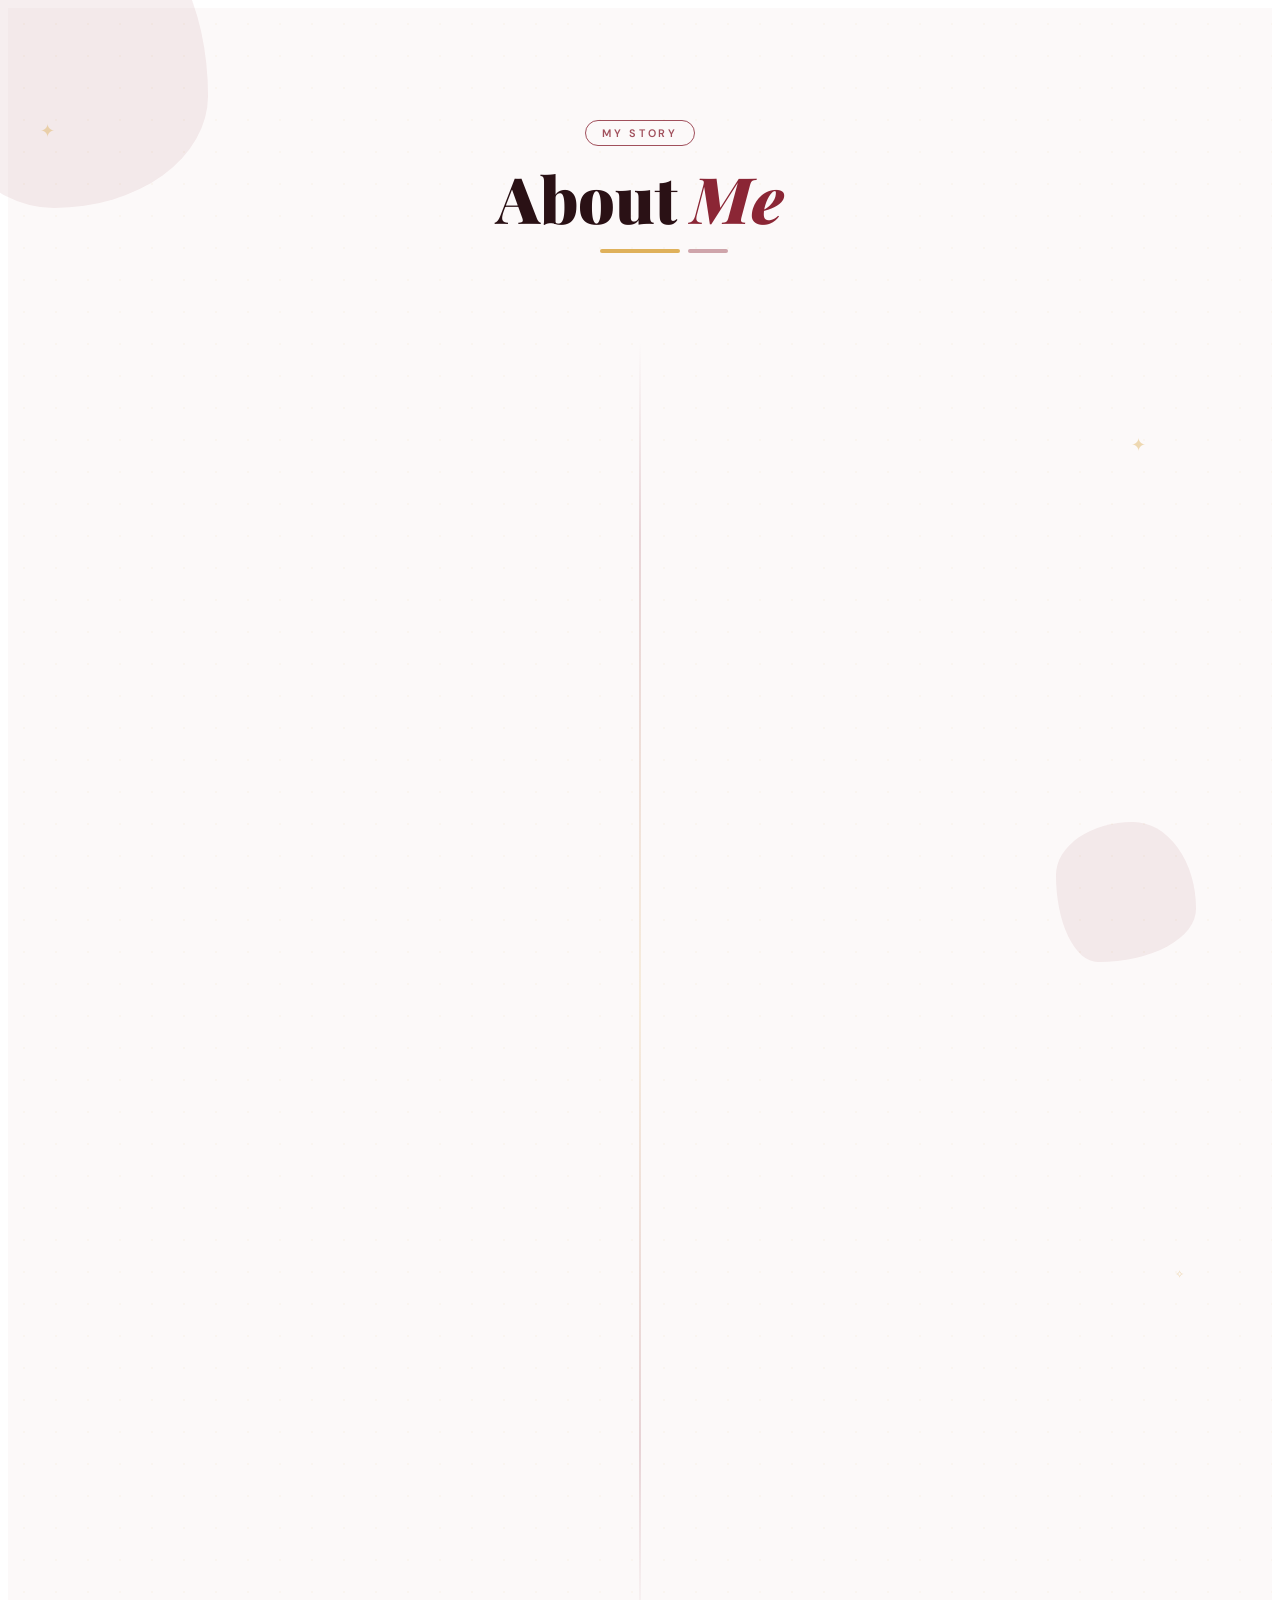
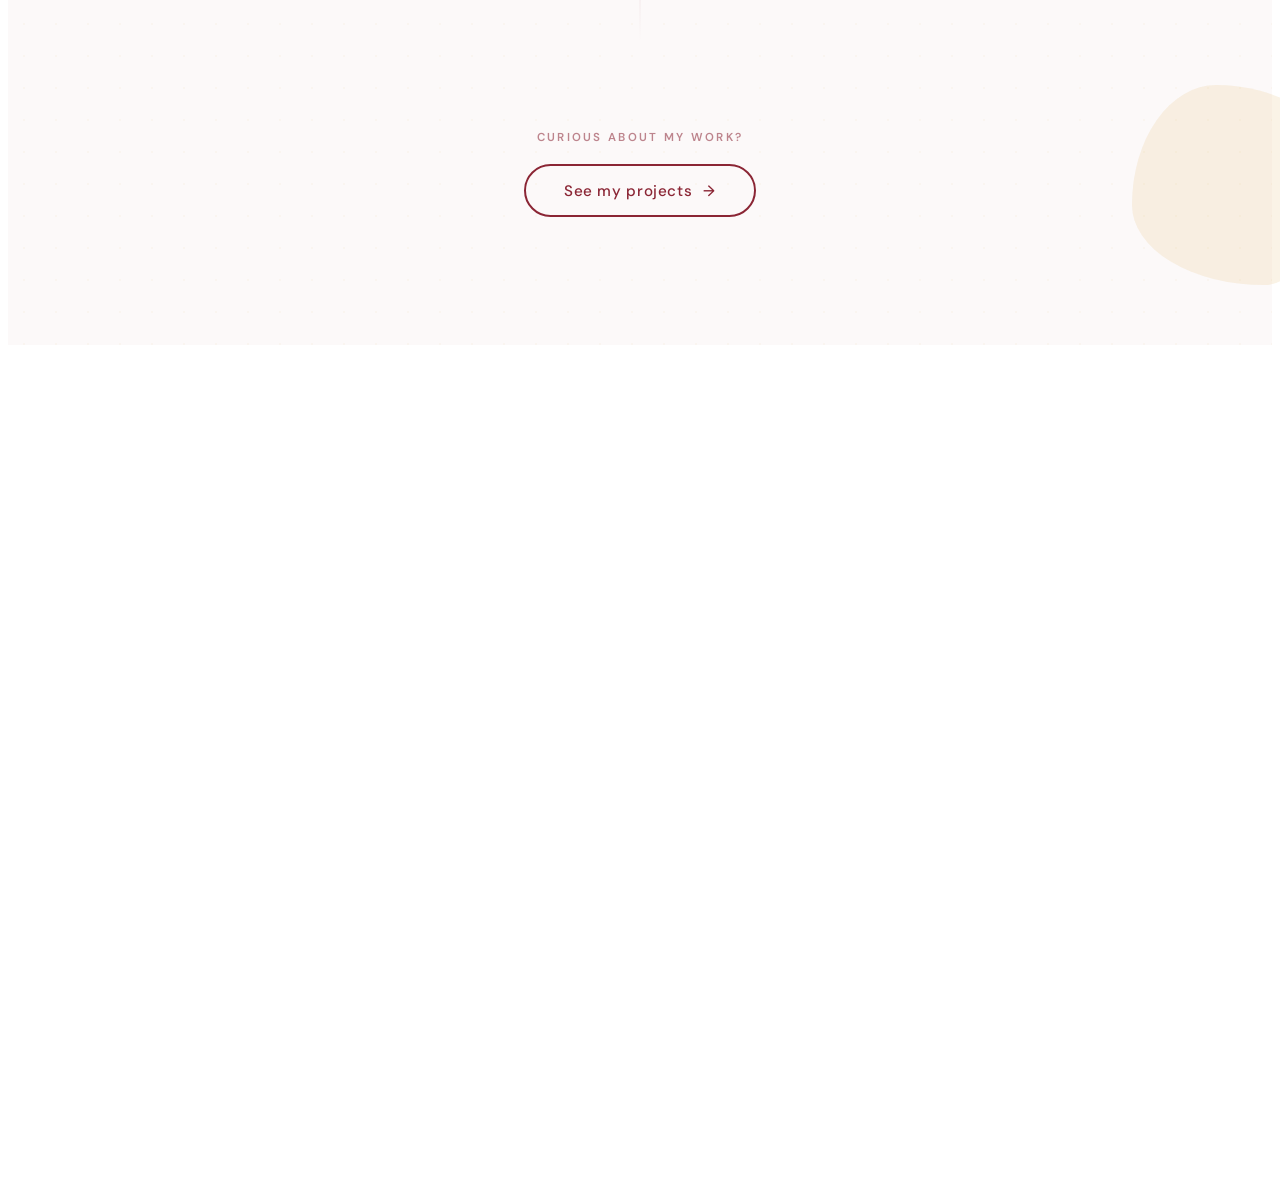
==== about.html @ cc5d1c31 "Convert React components to static HTML5" ====
<!DOCTYPE html>
<html lang="en">
<head>
    <!-- Globals -->
    <link rel="stylesheet" href="index.css">
    <link rel="stylesheet" href="App.css">
    <!-- Page Specific -->
    <link rel="stylesheet" href="CSS/AboutMe.css">
    <link rel="stylesheet" href="CSS/Experience.css">
    <link rel="stylesheet" href="CSS/Footer.css">
</head>
<body>

<!-- ===================== ABOUT ME SECTION ===================== -->
<section class="aboutme-section" aria-labelledby="aboutme-title">

    <!-- Decorative blobs -->
    <div class="am-decor am-decor--blob1" aria-hidden="true"></div>
    <div class="am-decor am-decor--blob2" aria-hidden="true"></div>
    <div class="am-decor am-decor--blob3" aria-hidden="true"></div>

    <!-- Static sparkles (was generated dynamically from sparkles array) -->
    <span class="am-sparkle" aria-hidden="true">✦</span>
    <span class="am-sparkle" aria-hidden="true">✧</span>
    <span class="am-sparkle" aria-hidden="true">✦</span>

    <header class="aboutme-header">
        <span class="aboutme-eyebrow">My Story</span>
        <h2 id="aboutme-title" class="aboutme-title">
            About <em>Me</em>
            <span class="aboutme-title-underline" aria-hidden="true"></span>
        </h2>
    </header>

    <div class="aboutme-timeline">

        <!-- Present Block -->
        <div class="story-block story-block--left" data-label="Present">
            <div class="story-visual">
                <div class="blob-frame blob-frame--present" tabindex="0" aria-label="Greece's photo">
                    <div class="blob-frame__inner">
                        <img
                            src="assets/GreecePic_3.jpg"
                            alt="Greece Ancog"
                            style="width: 100%; height: 100%; object-fit: cover; border-radius: 50%;"
                        />
                    </div>
                </div>
                <div class="chips-row" role="list" aria-label="Mindset and strengths">
                    <span class="chip" role="listitem">Problem Solver</span>
                    <span class="chip" role="listitem">Team Player</span>
                    <span class="chip" role="listitem">Fast Learner</span>
                    <span class="chip" role="listitem">Detail-Oriented</span>
                    <span class="chip" role="listitem">Creative Thinker</span>
                </div>
            </div>
            <div class="story-text">
                <div class="story-era">
                    <span class="story-era__dot" aria-hidden="true"></span>
                    <span class="story-era__label">Present</span>
                </div>
                <h3 class="story-heading">Hi, I'm <em>Greece Ancog.</em></h3>
                <p class="story-body">
                    I'm a Third-Year Computer Science student at <strong>Ateneo de Davao University,</strong> balancing academics with active student leadership. As the Syntax Head for CSSEC and a Backend developer for SAMAHAN SysDev, my daily routine involves architecting robust APIs and
                    fostering technical growth within my university community.
                </p>
                <ul class="story-list">
                    <li>Building enterprise-grade systems with NestJS, Prisma, and Laravel.</li>
                    <li>Exploring the intersection of AI and thoughtful design.</li>
                    <li>Always curious, always learning, and always building.</li>
                </ul>
            </div>
        </div>

        <!-- Past Block -->
        <div class="story-block story-block--right" data-label="Origin">
            <div class="story-visual">
                <div class="blob-frame blob-frame--past" tabindex="0">
                    <div class="blob-frame__inner">
                        <img
                            src="assets/GreecePic_4.png"
                            alt="Greece Ancog"
                            style="width: 100%; height: 100%; object-fit: cover; border-radius: 50%;"
                        />
                    </div>
                </div>
            </div>
            <div class="story-text">
                <div class="story-era">
                    <span class="story-era__dot" aria-hidden="true"></span>
                    <span class="story-era__label">How it started</span>
                </div>
                <h3 class="story-heading">The <em>spark</em> that started it all</h3>
                <blockquote class="story-quote">
                    "I walked into college without writing a single line of code, but the moment I started building, I knew exactly that I was in the right Path."
                </blockquote>
                <p class="story-body">
                    Starting with zero programming experience, I built my foundation piece by piece. I fell in love with the entire process—from encouters with errors to architecting complex systems from the ground up. Designing logic was a long process.
                </p>
            </div>
        </div>

        <!-- Future Block -->
        <div class="story-block story-block--left" data-label="Vision">
            <div class="story-visual">
                <div class="blob-frame blob-frame--future" tabindex="0">
                    <div class="blob-frame__sparkles" aria-hidden="true">
                        <span>✦</span><span>✧</span><span>✦</span>
                    </div>
                    <div class="blob-frame__inner">
                        <img
                            src="assets/GreecePic_5.png"
                            alt="Greece Ancog"
                            style="width: 100%; height: 100%; object-fit: cover; border-radius: 50%;"
                        />
                    </div>
                </div>
            </div>
            <div class="story-text">
                <div class="story-era">
                    <span class="story-era__dot" aria-hidden="true"></span>
                    <span class="story-era__label">Looking forward</span>
                </div>
                <h3 class="story-heading">Building things that <em>matter</em></h3>
                <p class="story-body">
                    I want to build systems that balance robust backend architecture with human-centered design. Moving forward, I am driven to tackle localized, real-world problems, creating technology that makes everyday processes simpler, more efficient, and genuinely meaningful.
                </p>
                <ul class="story-list">
                    <li>Gain real-world experience through an internship and projects where I can contribute and continue learning.</li>
                    <li>Deepen my expertise in full-stack development and applied AI for local challenges, like computer vision in agriculture.</li>
                    <li>Build open-source and community projects that are not just finished, but actively used to solve real problems.</li>
                </ul>
            </div>
        </div>

    </div><!-- /.aboutme-timeline -->

    <div class="aboutme-cta">
        <span class="aboutme-cta-label">Curious about my work?</span>
        <button
            class="aboutme-btn"
            aria-label="See my projects"
            onclick="const el = document.getElementById('ProjectsSection'); if (el) el.scrollIntoView({ behavior: 'smooth' });"
        >
            See my projects
            <span class="aboutme-btn__arrow" aria-hidden="true">→</span>
        </button>
    </div>

</section><!-- /.aboutme-section -->


<!-- ===================== EXPERIENCE SECTION ===================== -->
<section class="exp-section" id="ExperienceSection">

    <!-- Scalloped top border -->
    <div class="exp-scallop exp-scallop--top" aria-hidden="true">
        <svg viewBox="0 0 1440 60" preserveAspectRatio="none" xmlns="http://www.w3.org/2000/svg">
            <path
                d="M0,60 C40,20 80,60 120,60 C160,60 200,20 240,60 C280,60 320,20 360,60 C400,60 440,20 480,60 C520,60 560,20 600,60 C640,60 680,20 720,60 C760,60 800,20 840,60 C880,60 920,20 960,60 C1000,60 1040,20 1080,60 C1120,60 1160,20 1200,60 C1240,60 1280,20 1320,60 C1360,60 1400,20 1440,60 L1440,0 L0,0 Z"
                fill="#FCF9F9"
            />
        </svg>
    </div>

    <div class="exp-inner">

        <!-- Section header -->
        <div class="exp-header">
            <span class="exp-header__eyebrow">What I've Done</span>
            <h2 class="exp-header__title">
                Experience<span class="exp-header__dot">.</span>
            </h2>
            <p class="exp-header__sub">Roles, responsibilities, and the tools behind the work.</p>
        </div>

        <!-- Cards grid (static — was generated from experiences array via useExperience hook) -->
        <div class="exp-grid">

            <article class="exp-card exp-card--purple slide-up" style="--delay: 0s;">
                <div class="exp-card__badge" aria-label="Entry number 1">
                    <div class="exp-badge__diamond">
                        <span class="exp-badge__num">1</span>
                    </div>
                </div>
                <div class="exp-card__tab">
                    <span class="exp-card__type">Part-Time</span>
                </div>
                <div class="exp-card__body">
                    <h3 class="exp-card__role">Back-End Developer</h3>
                    <p class="exp-card__company">SAMAHAN Systems Development (SYSDEV)</p>
                    <p class="exp-card__dates">Aug 2024 — Present</p>
                    <ul class="exp-card__bullets">
                        <li class="exp-bullet">
                            <span class="exp-bullet__label">Role</span>
                            <span class="exp-bullet__text">Architect and maintain NestJS APIs powering SAMAHAN's student services platform.</span>
                        </li>
                        <li class="exp-bullet">
                            <span class="exp-bullet__label">Impact</span>
                            <span class="exp-bullet__text">Improved API response time by 40% through query optimization and caching strategies.</span>
                        </li>
                        <li class="exp-bullet exp-bullet--tools">
                            <span class="exp-bullet__label">Tools</span>
                            <span class="exp-bullet__text">NestJS · Prisma · PostgreSQL · Docker · GitHub Actions</span>
                        </li>
                    </ul>
                </div>
            </article>

            <article class="exp-card exp-card--blue slide-up" style="--delay: 0.15s;">
                <div class="exp-card__badge" aria-label="Entry number 2">
                    <div class="exp-badge__diamond">
                        <span class="exp-badge__num">2</span>
                    </div>
                </div>
                <div class="exp-card__tab">
                    <span class="exp-card__type">Leadership</span>
                </div>
                <div class="exp-card__body">
                    <h3 class="exp-card__role">Syntax Head</h3>
                    <p class="exp-card__company">CSSEC — Computer Science Society</p>
                    <p class="exp-card__dates">Jun 2024 — Present</p>
                    <ul class="exp-card__bullets">
                        <li class="exp-bullet">
                            <span class="exp-bullet__label">Role</span>
                            <span class="exp-bullet__text">Lead technical workshops and mentoring sessions for junior CS students.</span>
                        </li>
                        <li class="exp-bullet">
                            <span class="exp-bullet__label">Impact</span>
                            <span class="exp-bullet__text">Organized 8+ coding events growing department technical community engagement.</span>
                        </li>
                        <li class="exp-bullet exp-bullet--tools">
                            <span class="exp-bullet__label">Tools</span>
                            <span class="exp-bullet__text">Node.js · React · Figma · Notion</span>
                        </li>
                    </ul>
                </div>
            </article>

            <article class="exp-card exp-card--green slide-up" style="--delay: 0.3s;">
                <div class="exp-card__badge" aria-label="Entry number 3">
                    <div class="exp-badge__diamond">
                        <span class="exp-badge__num">3</span>
                    </div>
                </div>
                <div class="exp-card__tab">
                    <span class="exp-card__type">Freelance</span>
                </div>
                <div class="exp-card__body">
                    <h3 class="exp-card__role">Full-Stack Developer</h3>
                    <p class="exp-card__company">Independent Projects</p>
                    <p class="exp-card__dates">2023 — Present</p>
                    <ul class="exp-card__bullets">
                        <li class="exp-bullet">
                            <span class="exp-bullet__label">Role</span>
                            <span class="exp-bullet__text">Design and build end-to-end web applications for clients and personal projects.</span>
                        </li>
                        <li class="exp-bullet">
                            <span class="exp-bullet__label">Impact</span>
                            <span class="exp-bullet__text">Delivered 15+ projects spanning e-commerce, dashboards, and automation tools.</span>
                        </li>
                        <li class="exp-bullet exp-bullet--tools">
                            <span class="exp-bullet__label">Tools</span>
                            <span class="exp-bullet__text">Laravel · Next.js · MySQL · Tailwind CSS · Vercel</span>
                        </li>
                    </ul>
                </div>
            </article>

        </div><!-- /.exp-grid -->

    </div><!-- /.exp-inner -->

    <!-- Scalloped bottom border -->
    <div class="exp-scallop exp-scallop--bottom" aria-hidden="true">
        <svg viewBox="0 0 1440 60" preserveAspectRatio="none" xmlns="http://www.w3.org/2000/svg">
            <path
                d="M0,0 C40,40 80,0 120,0 C160,0 200,40 240,0 C280,0 320,40 360,0 C400,0 440,40 480,0 C520,0 560,40 600,0 C640,0 680,40 720,0 C760,0 800,40 840,0 C880,0 920,40 960,0 C1000,0 1040,40 1080,0 C1120,0 1160,40 1200,0 C1240,0 1280,40 1320,0 C1360,0 1400,40 1440,0 L1440,60 L0,60 Z"
                fill="#FCF9F9"
            />
        </svg>
    </div>

</section><!-- /.exp-section -->

</body>
</html>
---- CSS/AboutMe.css ----
@import url('https://fonts.googleapis.com/css2?family=Playfair+Display:ital,wght@0,700;0,900;1,700&family=Lora:ital,wght@0,400;0,600;1,400&family=DM+Sans:wght@300;400;500;600&display=swap');

/* ── CSS Variables ─────────────────────────────────── */
:root {
    --color-bg: #FCF9F9;
    --color-surface: #F2EBEB;
    --color-primary: #8B2635;
    --color-text: #2A1115;
    --color-accent: #DFB15B;

    --color-primary-faint: rgba(139, 38, 53, 0.08);
    --color-accent-faint: rgba(223, 177, 91, 0.15);
    --shadow-card: 0 8px 32px rgba(42, 17, 21, 0.08), 0 2px 8px rgba(42, 17, 21, 0.04);
    --shadow-card-hover: 0 24px 60px rgba(42, 17, 21, 0.14), 0 4px 16px rgba(42, 17, 21, 0.06);
}

/* ── Section Shell ─────────────────────────────────── */
.aboutme-section {
    background-color: var(--color-bg);
    padding: 7rem 2rem 8rem;
    position: relative;
    overflow: visible;
    font-family: 'DM Sans', sans-serif;
}

.aboutme-section::before {
    content: '';
    position: absolute;
    inset: 0;
    background-image: radial-gradient(circle, var(--color-accent) 1px, transparent 1px);
    background-size: 32px 32px;
    opacity: 0.06;
    pointer-events: none;
}

.am-decor {
    position: absolute;
    pointer-events: none;
    z-index: 0;
}

.am-decor--blob1 {
    width: 280px;
    height: 280px;
    top: -80px;
    left: -80px;
    background: var(--color-primary-faint);
    border-radius: 68% 32% 55% 45% / 44% 60% 40% 56%;
    animation: ambientDrift 14s ease-in-out infinite alternate;
}

.am-decor--blob2 {
    width: 200px;
    height: 200px;
    bottom: 60px;
    right: -60px;
    background: var(--color-accent-faint);
    border-radius: 42% 58% 34% 66% / 60% 38% 62% 40%;
    animation: ambientDrift 18s ease-in-out infinite alternate-reverse;
}

.am-decor--blob3 {
    width: 140px;
    height: 140px;
    top: 42%;
    right: 6%;
    background: var(--color-primary-faint);
    border-radius: 55% 45% 70% 30% / 38% 62% 38% 62%;
    animation: ambientDrift 22s ease-in-out infinite alternate;
}

@keyframes ambientDrift {
    0% {
        transform: translate(0, 0) rotate(0deg) scale(1);
    }

    100% {
        transform: translate(12px, 18px) rotate(10deg) scale(1.06);
    }
}

.am-sparkle {
    position: absolute;
    pointer-events: none;
    font-size: 1.1rem;
    color: var(--color-accent);
    opacity: 0.45;
    animation: sparklePulse 3s ease-in-out infinite;
    z-index: 0;
}

.am-sparkle:nth-child(1) {
    top: 18%;
    left: 8%;
    animation-delay: 0s;
}

.am-sparkle:nth-child(2) {
    top: 52%;
    left: 4%;
    animation-delay: 1.2s;
    font-size: 0.7rem;
}

.am-sparkle:nth-child(3) {
    top: 78%;
    left: 12%;
    animation-delay: 0.6s;
    font-size: 0.9rem;
}

.am-sparkle:nth-child(4) {
    top: 22%;
    right: 10%;
    animation-delay: 1.8s;
}

.am-sparkle:nth-child(5) {
    top: 65%;
    right: 7%;
    animation-delay: 0.9s;
    font-size: 0.7rem;
}

@keyframes sparklePulse {

    0%,
    100% {
        opacity: 0.3;
        transform: scale(1) rotate(0deg);
    }

    50% {
        opacity: 0.7;
        transform: scale(1.3) rotate(15deg);
    }
}

/* ── Section Header ────────────────────────────────── */
.aboutme-header {
    text-align: center;
    margin-bottom: 5.5rem;
    position: relative;
    z-index: 1;
}

.aboutme-eyebrow {
    display: inline-block;
    font-size: 0.68rem;
    font-weight: 600;
    letter-spacing: 0.25em;
    text-transform: uppercase;
    color: var(--color-primary);
    margin-bottom: 1rem;
    padding: 0.3rem 1rem;
    border: 1.5px solid var(--color-primary);
    border-radius: 999px;
    opacity: 0.8;
}

.aboutme-title {
    font-family: 'Playfair Display', serif;
    font-size: clamp(2.4rem, 5.5vw, 4rem);
    font-weight: 900;
    color: var(--color-text);
    line-height: 1.12;
    margin: 0 0 1rem;
}

.aboutme-title em {
    font-style: italic;
    color: var(--color-primary);
}

.aboutme-title-underline {
    display: block;
    width: 80px;
    height: 4px;
    background: var(--color-accent);
    border-radius: 999px;
    margin: 1rem auto 0;
    position: relative;
}

.aboutme-title-underline::after {
    content: '';
    position: absolute;
    left: 88px;
    top: 0;
    width: 40px;
    height: 4px;
    background: var(--color-primary);
    border-radius: 999px;
    opacity: 0.4;
}

/* ── Timeline Container ────────────────────────────── */
.aboutme-timeline {
    max-width: 980px;
    margin: 0 auto;
    position: relative;
    z-index: 1;
    display: flex;
    flex-direction: column;
    gap: 5rem;
}

.aboutme-timeline::before {
    content: '';
    position: absolute;
    left: 50%;
    top: 0;
    bottom: 0;
    width: 2px;
    transform: translateX(-50%);
    background: linear-gradient(to bottom,
            transparent,
            var(--color-primary) 15%,
            var(--color-accent) 50%,
            var(--color-primary) 85%,
            transparent);
    opacity: 0.18;
}

/* ── Story Block ───────────────────────────────────── */
.story-block {
    display: grid;
    grid-template-columns: 1fr 1fr;
    gap: 3rem;
    align-items: center;
    position: relative;
}

.story-block::before {
    content: attr(data-label);
    position: absolute;
    left: 50%;
    top: 50%;
    transform: translate(-50%, -50%);
    background: var(--color-bg);
    border: 2px solid var(--color-primary);
    color: var(--color-primary);
    font-size: 0.6rem;
    font-weight: 600;
    letter-spacing: 0.12em;
    text-transform: uppercase;
    padding: 0.3rem 0.75rem;
    border-radius: 999px;
    white-space: nowrap;
    z-index: 2;
}

.story-block--right .story-visual {
    order: 2;
}

.story-block--right .story-text {
    order: 1;
}

/* ── Scroll Reveal ─────────────────────────────────── */
.story-block {
    opacity: 0;
    transform: translateY(40px);
    transition: opacity 0.8s ease, transform 0.8s cubic-bezier(0.34, 1.3, 0.64, 1);
}

.story-block.is-visible {
    opacity: 1;
    transform: translateY(0);
}

/* ── Visual Side ───────────────────────────────────── */
.story-visual {
    display: flex;
    flex-direction: column;
    align-items: center;
    gap: 1.2rem;
}

.blob-frame {
    width: 240px;
    height: 240px;
    position: relative;
    transition:
        transform 0.45s cubic-bezier(0.34, 1.56, 0.64, 1),
        border-radius 0.6s ease,
        box-shadow 0.45s ease;
    cursor: default;
}

.blob-frame--present {
    border-radius: 55% 45% 38% 62% / 48% 62% 38% 52%;
    background: var(--color-surface);
    box-shadow: var(--shadow-card);
}

.blob-frame--past {
    border-radius: 40% 60% 65% 35% / 58% 42% 58% 42%;
    background: var(--color-surface);
    box-shadow: var(--shadow-card);
    width: 210px;
    height: 210px;
}

.blob-frame--future {
    border-radius: 62% 38% 48% 52% / 36% 64% 36% 64%;
    background: linear-gradient(135deg, var(--color-surface) 60%, #f9eed8 100%);
    box-shadow: var(--shadow-card);
}

.blob-frame:hover {
    transform: translateY(-14px) scale(1.04);
    box-shadow: var(--shadow-card-hover);
}

.blob-frame--present:hover {
    border-radius: 48% 52% 62% 38% / 60% 44% 56% 40%;
}

.blob-frame--past:hover {
    border-radius: 60% 40% 42% 58% / 44% 60% 40% 60%;
}

.blob-frame--future:hover {
    border-radius: 38% 62% 58% 42% / 58% 36% 64% 42%;
}

.blob-frame::after {
    content: '';
    position: absolute;
    inset: -4px;
    border-radius: inherit;
    border: 2px solid var(--color-primary);
    opacity: 0;
    transition: opacity 0.4s ease, border-radius 0.6s ease;
    pointer-events: none;
}

.blob-frame:hover::after {
    opacity: 0.3;
}

.blob-frame__inner {
    position: absolute;
    inset: 16px;
    border-radius: inherit;
    display: flex;
    flex-direction: column;
    align-items: center;
    justify-content: center;
    gap: 0.5rem;
    color: var(--color-primary);
    opacity: 1;
    font-size: 0.75rem;
    font-weight: 500;
    letter-spacing: 0.08em;
    text-align: center;
}

.blob-frame__inner svg {
    width: 40px;
    height: 40px;
    stroke: var(--color-primary);
    stroke-width: 1.5;
    fill: none;
    stroke-linecap: round;
    stroke-linejoin: round;
    opacity: 0.5;
}

.blob-frame--present::before {
    content: '';
    position: absolute;
    inset: -10px;
    border-radius: inherit;
    border: 1.5px dashed var(--color-accent);
    opacity: 0.3;
    animation: ringRotate 18s linear infinite;
    pointer-events: none;
}

@keyframes ringRotate {
    from {
        transform: rotate(0deg);
    }

    to {
        transform: rotate(360deg);
    }
}

.blob-frame--future .blob-frame__sparkles {
    position: absolute;
    inset: 0;
    pointer-events: none;
}

.blob-frame--future .blob-frame__sparkles span {
    position: absolute;
    font-size: 1rem;
    color: var(--color-accent);
    opacity: 0.5;
    animation: sparklePulse 2.5s ease-in-out infinite;
}

.blob-frame--future .blob-frame__sparkles span:nth-child(1) {
    top: 12%;
    left: 10%;
    animation-delay: 0s;
}

.blob-frame--future .blob-frame__sparkles span:nth-child(2) {
    top: 70%;
    right: 12%;
    animation-delay: 0.9s;
    font-size: 0.7rem;
}

.blob-frame--future .blob-frame__sparkles span:nth-child(3) {
    bottom: 18%;
    left: 18%;
    animation-delay: 1.6s;
    font-size: 0.8rem;
}

/* ── Mindset Chips ─────────────────────────────────── */
.chips-row {
    display: flex;
    flex-wrap: wrap;
    gap: 0.5rem;
    justify-content: center;
    max-width: 300px;
}

.chip {
    font-family: 'DM Sans', sans-serif;
    font-size: 0.72rem;
    font-weight: 500;
    color: var(--color-primary);
    background: var(--color-surface);
    border: 1.5px solid rgba(139, 38, 53, 0.2);
    padding: 0.3rem 0.85rem;
    border-radius: 999px;
    cursor: default;
    transition: background 0.25s ease, border-color 0.25s ease, transform 0.25s ease;
    white-space: nowrap;
}

.chip:hover {
    background: var(--color-primary);
    color: var(--color-bg);
    border-color: var(--color-primary);
    transform: translateY(-2px);
}

/* ── Text Side ─────────────────────────────────────── */
.story-text {
    display: flex;
    flex-direction: column;
    gap: 1rem;
    padding: 0 1rem;
}

.story-era {
    display: flex;
    align-items: center;
    gap: 0.6rem;
}

.story-era__dot {
    width: 10px;
    height: 10px;
    border-radius: 50%;
    background: var(--color-accent);
    flex-shrink: 0;
    box-shadow: 0 0 0 4px rgba(223, 177, 91, 0.2);
}

.story-era__label {
    font-size: 0.7rem;
    font-weight: 600;
    letter-spacing: 0.18em;
    text-transform: uppercase;
    color: var(--color-accent);
}

.story-heading {
    font-family: 'Playfair Display', serif;
    font-size: clamp(1.4rem, 2.5vw, 1.9rem);
    font-weight: 700;
    color: var(--color-text);
    line-height: 1.25;
    margin: 0;
}

.story-heading em {
    font-style: italic;
    color: var(--color-primary);
}

.story-body {
    font-family: 'Lora', serif;
    font-size: 0.97rem;
    font-weight: 400;
    color: var(--color-text);
    line-height: 1.85;
    opacity: 0.8;
    margin: 0;
}

.story-list {
    list-style: none;
    margin: 0;
    padding: 0;
    display: flex;
    flex-direction: column;
    gap: 0.5rem;
}

.story-list li {
    display: flex;
    align-items: flex-start;
    gap: 0.6rem;
    font-family: 'Lora', serif;
    font-size: 0.92rem;
    color: var(--color-text);
    opacity: 0.78;
    line-height: 1.6;
}

.story-list li::before {
    content: '✦';
    color: var(--color-accent);
    font-size: 0.7rem;
    margin-top: 4px;
    flex-shrink: 0;
}

.story-quote {
    border-left: 3px solid var(--color-accent);
    padding-left: 1rem;
    font-family: 'Playfair Display', serif;
    font-style: italic;
    font-size: 1rem;
    color: var(--color-primary);
    opacity: 0.85;
    line-height: 1.7;
    margin: 0;
}

/* ── Footer CTA ────────────────────────────────────── */
.aboutme-cta {
    text-align: center;
    margin-top: 5.5rem;
    position: relative;
    z-index: 1;
}

.aboutme-cta-label {
    display: block;
    font-size: 0.72rem;
    font-weight: 600;
    letter-spacing: 0.2em;
    text-transform: uppercase;
    color: var(--color-primary);
    opacity: 0.55;
    margin-bottom: 1.2rem;
}

.aboutme-btn {
    display: inline-flex;
    align-items: center;
    gap: 0.7rem;
    padding: 0.9rem 2.4rem;
    font-family: 'DM Sans', sans-serif;
    font-size: 0.95rem;
    font-weight: 500;
    letter-spacing: 0.04em;
    color: var(--color-primary);
    background: transparent;
    border: 2px solid var(--color-primary);
    border-radius: 999px;
    cursor: pointer;
    text-decoration: none;
    transition: background 0.3s ease, color 0.3s ease, transform 0.25s ease, box-shadow 0.3s ease;
}

.aboutme-btn:hover {
    background: var(--color-primary);
    color: var(--color-bg);
}

.blob-frame {
    width: 300px;
    height: 300px;
    transform: translateY(-3px);
    box-shadow: 0 10px 28px rgba(139, 38, 53, 0.25);
}

.aboutme-btn__arrow {
    display: inline-block;
    transition: transform 0.3s cubic-bezier(0.34, 1.56, 0.64, 1);
}

.aboutme-btn:hover .aboutme-btn__arrow {
    transform: translateX(5px);
}

/* ── Responsive ────────────────────────────────────── */
@media (max-width: 760px) {
    .aboutme-timeline::before {
        display: none;
    }

    .story-block {
        grid-template-columns: 1fr;
        gap: 2rem;
        text-align: center;
    }

    .story-block::before {
        display: none;
    }

    .story-block--right .story-visual,
    .story-block--right .story-text {
        order: unset;
    }

    .story-visual {
        align-items: center;
    }

    .blob-frame,
    .blob-frame--past {
        width: 200px;
        height: 200px;
    }

    .story-era {
        justify-content: center;
    }

    .story-list li {
        justify-content: center;
        text-align: left;
    }

    .story-text {
        padding: 0;
    }
}

@media (max-width: 480px) {
    .aboutme-section {
        padding: 5rem 1.5rem 6rem;
    }

    .aboutme-timeline {
        gap: 3.5rem;
    }

    .blob-frame,
    .blob-frame--past {
        width: 170px;
        height: 170px;
    }
}
---- CSS/Experience.css ----
@import url('https://fonts.googleapis.com/css2?family=Syne:wght@400;600;700;800&family=DM+Serif+Display&family=DM+Sans:wght@400;500&display=swap');

:root {
    --color-primary: #8B2635;
    --color-bg: #FCF9F9;
    --color-surface: #F2EBEB;
    --color-text: #2A1115;
    --color-accent: #DFB15B;

    --card-gold-tab: #DFB15B;
    --card-gold-badge: #C99A40;
    --card-rose-tab: #C97A7A;
    --card-rose-badge: #A85555;
    --card-mint-tab: #7ABAD0;
    --card-mint-badge: #4E9CB5;
}

/* ── Section shell ───────────────────────────────────────── */
.exp-section {
    position: relative;
    background-color: var(--color-text);
    padding: 0 0 2rem;
    overflow: hidden;
    opacity: 0;
    transform: translateY(24px);
    transition: opacity 0.7s ease, transform 0.7s ease;
}

.exp-section.is-visible {
    opacity: 1;
    transform: translateY(0);
}

/* ── Scalloped SVG borders ───────────────────────────────── */
.exp-scallop {
    position: relative;
    width: 100%;
    line-height: 0;
    z-index: 2;
}

.exp-scallop svg {
    display: block;
    width: 100%;
    height: 60px;
}

.exp-scallop--top {}

.exp-scallop--bottom {
    margin-top: 2rem;
}

/* ── Inner container ─────────────────────────────────────── */
.exp-inner {
    max-width: 1100px;
    margin: 0 auto;
    padding: 3rem 1.5rem 1.5rem;
}

/* ── Section header ──────────────────────────────────────── */
.exp-header {
    text-align: center;
    margin-bottom: 3.5rem;
}

.exp-header__eyebrow {
    display: inline-block;
    font-family: 'Syne', sans-serif;
    font-size: 0.7rem;
    font-weight: 700;
    letter-spacing: 0.22em;
    text-transform: uppercase;
    color: var(--color-accent);
    background: rgba(223, 177, 91, 0.12);
    border: 1.5px solid var(--color-accent);
    padding: 0.28rem 0.9rem;
    border-radius: 2px;
    margin-bottom: 1rem;
}

.exp-header__title {
    font-family: 'DM Serif Display', serif;
    font-size: clamp(2.4rem, 5vw, 3.8rem);
    font-weight: 400;
    color: var(--color-bg);
    line-height: 1.1;
    margin: 0.25rem 0 0.75rem;
    letter-spacing: -0.02em;
}

.exp-header__dot {
    color: var(--color-accent);
}

.exp-header__sub {
    font-family: 'DM Sans', sans-serif;
    font-size: 1rem;
    color: var(--color-surface);
    opacity: 0.75;
    max-width: 420px;
    margin: 0 auto;
    line-height: 1.6;
}

/* ── Grid layout ─────────────────────────────────────────── */
.exp-grid {
    display: grid;
    grid-template-columns: repeat(3, 1fr);
    gap: 2.4rem 2rem;
    align-items: stretch;
}

.exp-card {
    display: flex;
    flex-direction: column;
    min-width: 0;
    height: 100%;
}

@media (max-width: 900px) {
    .exp-grid {
        grid-template-columns: 1fr 1fr;
    }
}

@media (max-width: 580px) {
    .exp-grid {
        grid-template-columns: 1fr;
        gap: 2.8rem;
    }
}

/* ── Scroll-reveal animation ─────────────────────────────── */
.slide-up {
    opacity: 0;
    transform: translateY(40px);
    transition:
        opacity 0.6s ease var(--delay, 0s),
        transform 0.6s cubic-bezier(0.22, 1, 0.36, 1) var(--delay, 0s);
}

.slide-up.is-visible {
    opacity: 1;
    transform: translateY(0);
}

/* ── Folder card base ────────────────────────────────────── */
.exp-card {
    position: relative;
    background: var(--color-bg);
    border: 2px solid var(--color-primary);
    border-radius: 0 12px 12px 12px;
    box-shadow: 6px 6px 0px var(--color-primary);
    padding: 2.4rem 1.5rem 1.8rem;
    transition:
        transform 0.22s cubic-bezier(0.22, 1, 0.36, 1),
        box-shadow 0.22s cubic-bezier(0.22, 1, 0.36, 1);
    cursor: default;
}

.exp-card:hover {
    transform: translate(-4px, -4px);
    box-shadow: 10px 10px 0px var(--color-primary);
}

.exp-card:nth-child(even) {
    background: var(--color-surface);
}

/* ── Folder tab ──────────────────────────────────────────── */
.exp-card__tab {
    position: absolute;
    top: -2px;
    left: -2px;
    border: 2px solid var(--color-primary);
    border-bottom: none;
    border-radius: 8px 8px 0 0;
    padding: 0.22rem 0.9rem;
    font-family: 'Syne', sans-serif;
    font-size: 0.62rem;
    font-weight: 700;
    letter-spacing: 0.18em;
    text-transform: uppercase;
    transform: translateY(-100%);
}

.exp-card--gold .exp-card__tab {
    background: var(--card-gold-tab);
    color: var(--color-text);
}

.exp-card--rose .exp-card__tab {
    background: var(--card-rose-tab);
    color: var(--color-bg);
}

.exp-card--mint .exp-card__tab {
    background: var(--card-mint-tab);
    color: var(--color-text);
}

/* ── Diamond badge ───────────────────────────────────────── */
.exp-card__badge {
    position: absolute;
    top: -0.6rem;
    right: -1.2rem;
    z-index: 3;
}

.exp-badge__diamond {
    width: 44px;
    height: 44px;
    display: flex;
    align-items: center;
    justify-content: center;
    border: 2px solid var(--color-primary);
    transform: rotate(45deg);
    transition: transform 0.4s cubic-bezier(0.34, 1.56, 0.64, 1);
}

.exp-card:hover .exp-badge__diamond {
    transform: rotate(45deg) scale(1.18);
}

.exp-badge__num {
    font-family: 'Syne', sans-serif;
    font-size: 0.7rem;
    font-weight: 800;
    transform: rotate(-45deg);
    display: block;
    line-height: 1;
}

.exp-card--gold .exp-badge__diamond {
    background: var(--card-gold-tab);
    color: var(--color-text);
}

.exp-card--rose .exp-badge__diamond {
    background: var(--card-rose-tab);
    color: var(--color-bg);
}

.exp-card--mint .exp-badge__diamond {
    background: var(--card-mint-tab);
    color: var(--color-text);
}

/* ── Card body typography ────────────────────────────────── */
.exp-card__body {
    margin-top: 0.5rem;
}

.exp-card__role {
    font-family: 'DM Serif Display', serif;
    font-size: 1.25rem;
    font-weight: 400;
    color: var(--color-text);
    line-height: 1.25;
    margin: 0 0 0.35rem;
}

.exp-card__company {
    font-family: 'Syne', sans-serif;
    font-size: 0.75rem;
    font-weight: 700;
    color: var(--color-primary);
    text-transform: uppercase;
    letter-spacing: 0.1em;
    margin: 0 0 0.2rem;
}

.exp-card__dates {
    font-family: 'DM Sans', sans-serif;
    font-size: 0.78rem;
    color: var(--color-text);
    opacity: 0.55;
    margin: 0 0 1.2rem;
}

/* ── Bullets ─────────────────────────────────────────────── */
.exp-card__bullets {
    list-style: none;
    padding: 0;
    margin: 0;
    display: flex;
    flex-direction: column;
    gap: 0.65rem;
}

.exp-bullet {
    display: flex;
    align-items: flex-start;
    gap: 0.5rem;
    font-family: 'DM Sans', sans-serif;
    font-size: 0.83rem;
    line-height: 1.55;
    color: var(--color-text);
}

.exp-bullet__label {
    flex-shrink: 0;
    font-family: 'Syne', sans-serif;
    font-size: 0.6rem;
    font-weight: 700;
    letter-spacing: 0.1em;
    text-transform: uppercase;
    padding: 0.15rem 0.45rem;
    border-radius: 2px;
    margin-top: 0.18rem;
}

.exp-card--gold .exp-bullet__label {
    background: var(--card-gold-tab);
    color: var(--color-text);
    border: 1.5px solid var(--card-gold-badge);
}

.exp-card--rose .exp-bullet__label {
    background: var(--card-rose-tab);
    color: var(--color-bg);
    border: 1.5px solid var(--card-rose-badge);
}

.exp-card--mint .exp-bullet__label {
    background: var(--card-mint-tab);
    color: var(--color-text);
    border: 1.5px solid var(--card-mint-badge);
}

.exp-bullet__text {
    flex: 1;
    text-align: right;
    display: block;
}

.exp-bullet__label {}

.exp-bullet--tools .exp-bullet__text {
    text-align: right;
    display: block;
}

/* ── Decorative corner accent ────────────────────────────── */
.exp-card::after {
    content: '';
    position: absolute;
    bottom: 0.9rem;
    right: 1rem;
    width: 22px;
    height: 22px;
    border-right: 2.5px solid var(--color-primary);
    border-bottom: 2.5px solid var(--color-primary);
    opacity: 0.25;
    transition: opacity 0.22s ease;
}

.exp-card:hover::after {
    opacity: 0.55;
}

/* ── Mobile refinements ──────────────────────────────────── */
@media (max-width: 480px) {
    .exp-card__badge {
        right: -0.25rem;
        z-index: 3;
    }

    .exp-inner {
        padding: 2rem 1rem 1rem;
    }

    .exp-card {
        box-shadow: 4px 4px 0px var(--color-primary);
    }

    .exp-card:hover {
        transform: translate(-3px, -3px);
        box-shadow: 7px 7px 0px var(--color-primary);
    }

    .exp-scallop svg {
        height: 40px;
    }
}
---- CSS/Footer.css ----
:root {
  --color-bg:      #FCF9F9;
  --color-primary: #8B2635;
  --color-text:    #2A1115;
  --color-accent:  #DFB15B;
  --color-surface: #F2EBEB;

  --footer-height:    108px;
  --game-height:       64px;
  --footer-radius:     0px;
  --footer-blur:       14px;
  --footer-bg-opacity: 0.62;
  --border-color:      rgba(139, 38, 53, 0.18);
  --glow-spread:       0 0 18px rgba(223, 177, 91, 0.22);
}

/* ── Wrapper ──────────────────────────────────────────────────────────────── */
.footer-glass {
  position: relative;
  width: 100%;
  bottom: 0;
  left: 0;
  right: 0;

  background: rgba(252, 249, 249, var(--footer-bg-opacity));
  backdrop-filter: blur(var(--footer-blur)) saturate(160%);
  -webkit-backdrop-filter: blur(var(--footer-blur)) saturate(160%);

  border-top: 1px solid var(--border-color);
  box-shadow:
    0 -1px 0 0 rgba(139, 38, 53, 0.10),
    0 -4px 24px 0 rgba(139, 38, 53, 0.06),
    inset 0 1px 0 0 rgba(255,255,255,0.55);

  font-family: 'Georgia', 'Times New Roman', serif;
  color: rgba(42, 17, 21, 0.72);
  overflow: hidden;

  isolation: isolate;
}

.footer-glass::before {
  content: "";
  position: absolute;
  inset: 0;
  background-image: url("data:image/svg+xml,%3Csvg xmlns='http://www.w3.org/2000/svg' width='200' height='200'%3E%3Cfilter id='n'%3E%3CfeTurbulence type='fractalNoise' baseFrequency='0.75' numOctaves='4' stitchTiles='stitch'/%3E%3C/filter%3E%3Crect width='200' height='200' filter='url(%23n)' opacity='0.04'/%3E%3C/svg%3E");
  background-size: 180px;
  pointer-events: none;
  z-index: 0;
  opacity: 0.55;
}

/* ── Game Zone ────────────────────────────────────────────────────────────── */
.footer-game {
  position: relative;
  width: 100%;
  height: 140px;
  cursor: pointer;
  user-select: none;
  overflow: hidden;

  border-bottom: 1px solid var(--border-color);

  box-shadow: 0 1px 0 0 rgba(223, 177, 91, 0.10) inset;
  z-index: 1;
}

.footer-game::after {
  content: "";
  position: absolute;
  bottom: 0;
  left: -60%;
  width: 60%;
  height: 1px;
  background: linear-gradient(
    90deg,
    transparent,
    rgba(223, 177, 91, 0.55),
    transparent
  );
  animation: ground-shimmer 4s linear infinite;
  pointer-events: none;
}

@keyframes ground-shimmer {
  0%   { left: -60%; }
  100% { left: 110%; }
}

/* ── Canvas ───────────────────────────────────────────────────────────────── */
.footer-game__canvas {
  display: block;
  width: 100%;
  height: 140px;
  image-rendering: pixelated;
}

/* ── Live score badge ─────────────────────────────────────────────────────── */
.footer-game__score-live {
  position: absolute;
  top: 6px;
  right: 12px;
  font-family: 'Courier New', Courier, monospace;
  font-size: 11px;
  font-weight: 700;
  letter-spacing: 0.12em;
  color: rgba(139, 38, 53, 0.42);
  pointer-events: none;
}

/* ── Game Over overlay ────────────────────────────────────────────────────── */
.footer-game__overlay {
  position: absolute;
  inset: 0;
  display: flex;
  flex-direction: column;
  align-items: center;
  justify-content: center;
  gap: 2px;
  background: rgba(252, 249, 249, 0.82);
  backdrop-filter: blur(4px);
  -webkit-backdrop-filter: blur(4px);
  animation: overlay-in 0.22s ease;
  pointer-events: none;
}

@keyframes overlay-in {
  from { opacity: 0; transform: translateY(4px); }
  to   { opacity: 1; transform: translateY(0);   }
}

.footer-game__over-title {
  font-family: 'Georgia', serif;
  font-size: 13px;
  font-style: italic;
  color: var(--color-primary);
  letter-spacing: 0.04em;
}

.footer-game__over-score {
  font-family: 'Courier New', Courier, monospace;
  font-size: 20px;
  font-weight: 700;
  color: var(--color-primary);
  letter-spacing: 0.18em;
  line-height: 1;
}

.footer-game__over-cta {
  font-size: 9.5px;
  letter-spacing: 0.14em;
  text-transform: uppercase;
  color: rgba(42, 17, 21, 0.38);
  margin-top: 2px;
}

/* ── Footer Content Row ───────────────────────────────────────────────────── */
.footer-content {
  display: flex;
  align-items: center;
  justify-content: space-between;
  padding: 10px 28px 14px;
  gap: 12px;
  position: relative;
  z-index: 1;
}

/* ── Left ─────────────────────────────────────────────────────────────────── */
.footer-left {
  font-size: 11px;
  letter-spacing: 0.05em;
  color: rgba(42, 17, 21, 0.52);
  white-space: nowrap;
  flex: 1;
}

/* ── Center ───────────────────────────────────────────────────────────────── */
.footer-center {
  font-size: 10.5px;
  font-style: italic;
  letter-spacing: 0.06em;
  color: rgba(42, 17, 21, 0.38);
  text-align: center;
  flex: 2;
  white-space: nowrap;
}

/* ── Right ────────────────────────────────────────────────────────────────── */
.footer-right {
  display: flex;
  align-items: center;
  gap: 6px;
  flex: 1;
  justify-content: flex-end;
}

.footer-dot {
  color: rgba(42, 17, 21, 0.22);
  font-size: 10px;
  select: none;
}

/* ── Links ────────────────────────────────────────────────────────────────── */
.footer-link {
  font-size: 11px;
  letter-spacing: 0.08em;
  text-transform: uppercase;
  color: rgba(42, 17, 21, 0.52);
  text-decoration: none;
  padding: 2px 0;
  position: relative;
  transition:
    color 0.22s ease,
    text-shadow 0.22s ease;
}

.footer-link::after {
  content: "";
  position: absolute;
  left: 0;
  bottom: 0;
  width: 0%;
  height: 1px;
  background: var(--color-primary);
  transition: width 0.26s cubic-bezier(0.25, 0.46, 0.45, 0.94);
}

.footer-link:hover {
  color: var(--color-primary);
  text-shadow: var(--glow-spread);
}

.footer-link:hover::after {
  width: 100%;
}

/* ── Responsive ───────────────────────────────────────────────────────────── */
@media (max-width: 640px) {
  .footer-content {
    flex-direction: column;
    align-items: center;
    gap: 6px;
    padding: 10px 16px 14px;
  }

  .footer-game {
    display: none;
  }

  .footer-left,
  .footer-center,
  .footer-right {
    flex: unset;
    justify-content: center;
    text-align: center;
    white-space: normal;
  }

  .footer-right {
    gap: 8px;
  }
}

/* ── Reduced motion ───────────────────────────────────────────────────────── */
@media (prefers-reduced-motion: reduce) {
  .footer-game::after {
    animation: none;
  }

  .footer-game__overlay {
    animation: none;
  }

  .footer-link::after {
    transition: none;
  }

  .footer-link {
    transition: none;
  }
}
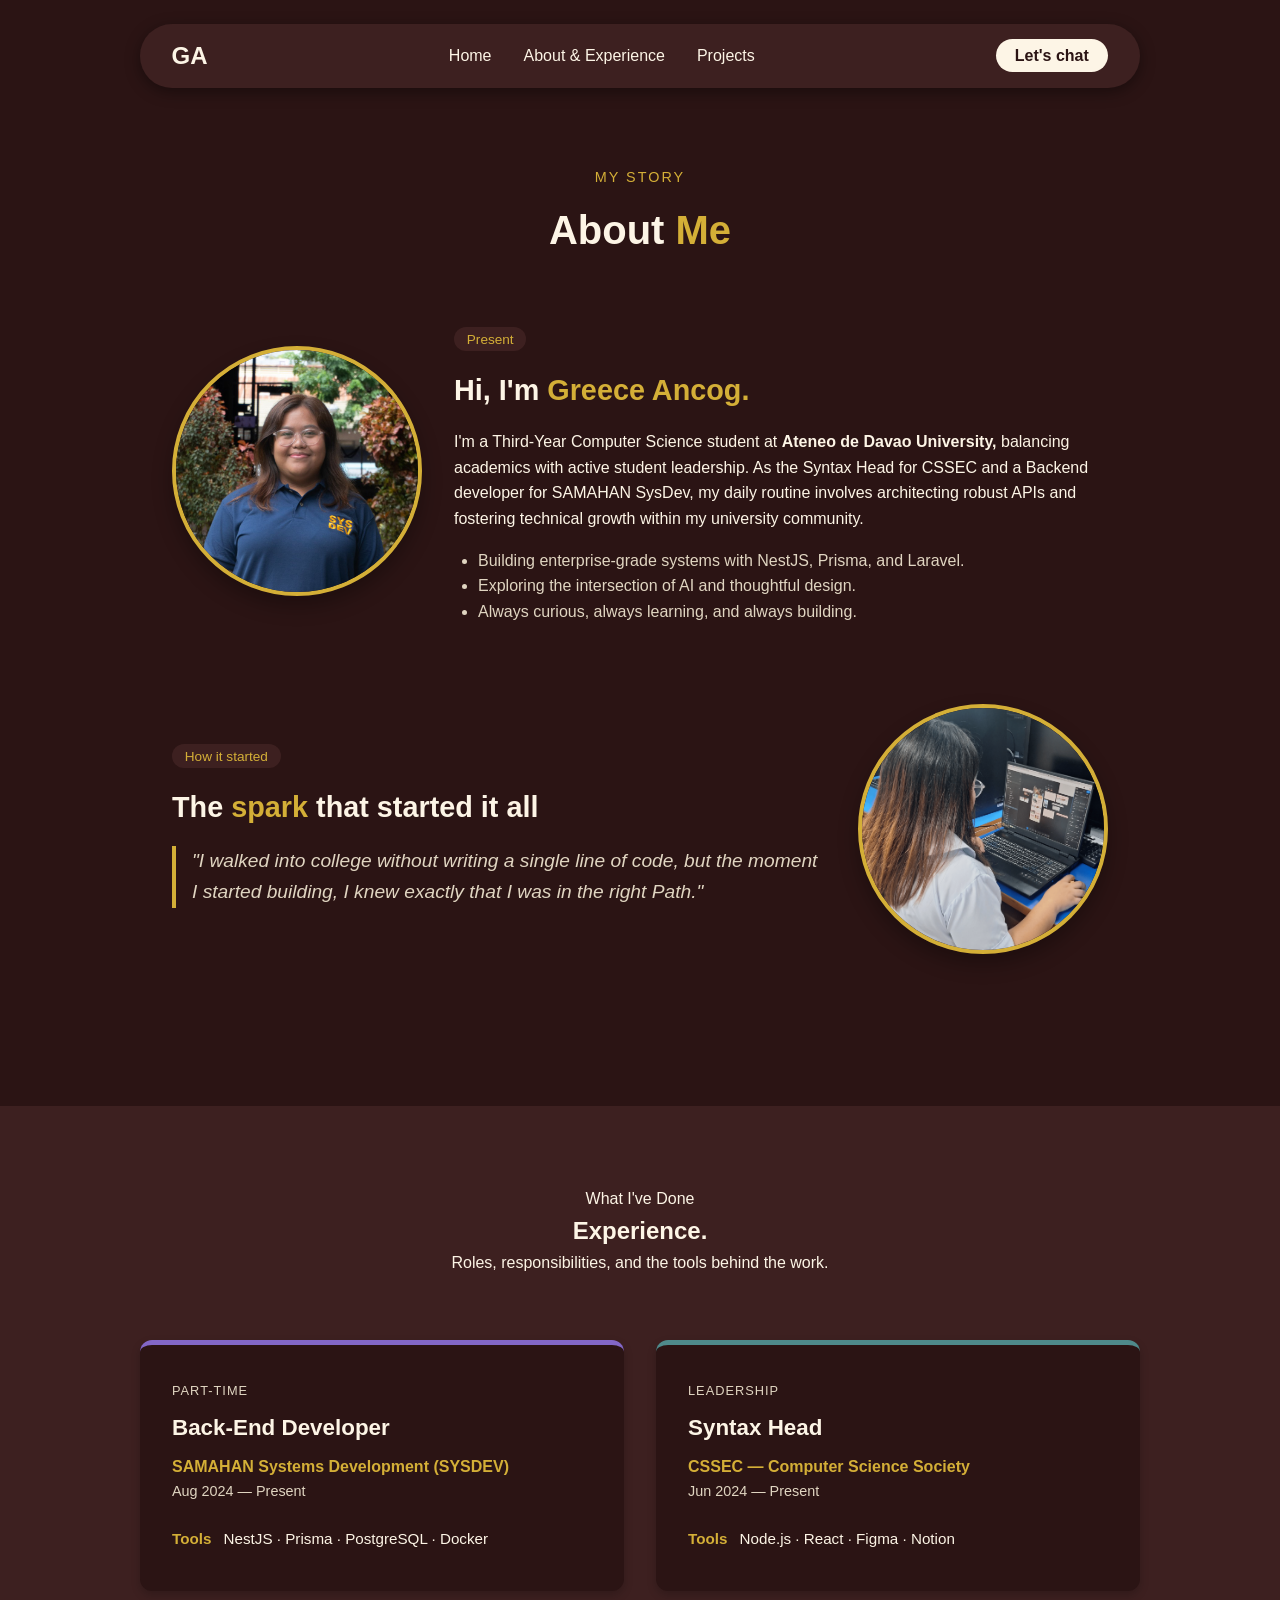
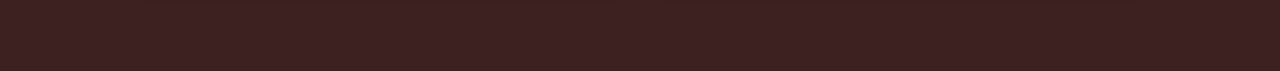
==== commit 1fe5468c: "Remove existing CSS styles and reset to default for a fresh start" ====
--- a/about.html
+++ b/about.html
@@ -1,17 +1,36 @@
 <!DOCTYPE html>
 <html lang="en">
 <head>
-    <!-- Globals -->
-    <link rel="stylesheet" href="index.css">
-    <link rel="stylesheet" href="App.css">
-    <!-- Page Specific -->
-    <link rel="stylesheet" href="CSS/AboutMe.css">
-    <link rel="stylesheet" href="CSS/Experience.css">
-    <link rel="stylesheet" href="CSS/Footer.css">
+    <meta charset="UTF-8">
+    <meta name="viewport" content="width=device-width, initial-scale=1.0">
+    <title>About & Experience - Greece Ancog</title>
+    
+    <link rel="stylesheet" href="about-style.css">
 </head>
 <body>
 
-<!-- ===================== ABOUT ME SECTION ===================== -->
+<nav class="navbar floating-pill" id="navbar">
+    <div class="nav-container">
+        <!-- Ensure GA links to your new index.html -->
+        <a href="index.html" class="nav-logo">GA</a>
+
+        <ul class="nav-links" id="nav-links">
+            <!-- Point these to the correct physical files -->
+            <li><a href="index.html">Home</a></li>
+            <li><a href="about.html">About & Experience</a></li>
+            <li><a href="projects.html">Projects</a></li>
+        </ul>
+
+        <div class="nav-actions">
+            <!-- Keep the Let's Chat button pointing to the contact section on the projects page -->
+            <a href="projects.html#contact" class="btn-chat">Let's chat</a>
+            <button class="hamburger" id="hamburger" aria-label="Toggle navigation">
+                <span></span><span></span><span></span>
+            </button>
+        </div>
+    </div>
+</nav>
+
 <section class="aboutme-section" aria-labelledby="aboutme-title">
 
     <!-- Decorative blobs -->
@@ -19,12 +38,7 @@
     <div class="am-decor am-decor--blob2" aria-hidden="true"></div>
     <div class="am-decor am-decor--blob3" aria-hidden="true"></div>
 
-    <!-- Static sparkles (was generated dynamically from sparkles array) -->
-    <span class="am-sparkle" aria-hidden="true">✦</span>
-    <span class="am-sparkle" aria-hidden="true">✧</span>
-    <span class="am-sparkle" aria-hidden="true">✦</span>
-
-    <header class="aboutme-header">
+    <header class="aboutme-header reveal">
         <span class="aboutme-eyebrow">My Story</span>
         <h2 id="aboutme-title" class="aboutme-title">
             About <em>Me</em>
@@ -35,7 +49,7 @@
     <div class="aboutme-timeline">
 
         <!-- Present Block -->
-        <div class="story-block story-block--left" data-label="Present">
+        <div class="story-block story-block--left reveal" data-label="Present">
             <div class="story-visual">
                 <div class="blob-frame blob-frame--present" tabindex="0" aria-label="Greece's photo">
                     <div class="blob-frame__inner">
@@ -45,13 +59,6 @@
                             style="width: 100%; height: 100%; object-fit: cover; border-radius: 50%;"
                         />
                     </div>
-                </div>
-                <div class="chips-row" role="list" aria-label="Mindset and strengths">
-                    <span class="chip" role="listitem">Problem Solver</span>
-                    <span class="chip" role="listitem">Team Player</span>
-                    <span class="chip" role="listitem">Fast Learner</span>
-                    <span class="chip" role="listitem">Detail-Oriented</span>
-                    <span class="chip" role="listitem">Creative Thinker</span>
                 </div>
             </div>
             <div class="story-text">
@@ -73,7 +80,7 @@
         </div>
 
         <!-- Past Block -->
-        <div class="story-block story-block--right" data-label="Origin">
+        <div class="story-block story-block--right reveal" data-label="Origin">
             <div class="story-visual">
                 <div class="blob-frame blob-frame--past" tabindex="0">
                     <div class="blob-frame__inner">
@@ -94,79 +101,17 @@
                 <blockquote class="story-quote">
                     "I walked into college without writing a single line of code, but the moment I started building, I knew exactly that I was in the right Path."
                 </blockquote>
-                <p class="story-body">
-                    Starting with zero programming experience, I built my foundation piece by piece. I fell in love with the entire process—from encouters with errors to architecting complex systems from the ground up. Designing logic was a long process.
-                </p>
             </div>
         </div>
-
-        <!-- Future Block -->
-        <div class="story-block story-block--left" data-label="Vision">
-            <div class="story-visual">
-                <div class="blob-frame blob-frame--future" tabindex="0">
-                    <div class="blob-frame__sparkles" aria-hidden="true">
-                        <span>✦</span><span>✧</span><span>✦</span>
-                    </div>
-                    <div class="blob-frame__inner">
-                        <img
-                            src="assets/GreecePic_5.png"
-                            alt="Greece Ancog"
-                            style="width: 100%; height: 100%; object-fit: cover; border-radius: 50%;"
-                        />
-                    </div>
-                </div>
-            </div>
-            <div class="story-text">
-                <div class="story-era">
-                    <span class="story-era__dot" aria-hidden="true"></span>
-                    <span class="story-era__label">Looking forward</span>
-                </div>
-                <h3 class="story-heading">Building things that <em>matter</em></h3>
-                <p class="story-body">
-                    I want to build systems that balance robust backend architecture with human-centered design. Moving forward, I am driven to tackle localized, real-world problems, creating technology that makes everyday processes simpler, more efficient, and genuinely meaningful.
-                </p>
-                <ul class="story-list">
-                    <li>Gain real-world experience through an internship and projects where I can contribute and continue learning.</li>
-                    <li>Deepen my expertise in full-stack development and applied AI for local challenges, like computer vision in agriculture.</li>
-                    <li>Build open-source and community projects that are not just finished, but actively used to solve real problems.</li>
-                </ul>
-            </div>
-        </div>
-
-    </div><!-- /.aboutme-timeline -->
-
-    <div class="aboutme-cta">
-        <span class="aboutme-cta-label">Curious about my work?</span>
-        <button
-            class="aboutme-btn"
-            aria-label="See my projects"
-            onclick="const el = document.getElementById('ProjectsSection'); if (el) el.scrollIntoView({ behavior: 'smooth' });"
-        >
-            See my projects
-            <span class="aboutme-btn__arrow" aria-hidden="true">→</span>
-        </button>
     </div>
 
-</section><!-- /.aboutme-section -->
-
+</section>
 
 <!-- ===================== EXPERIENCE SECTION ===================== -->
 <section class="exp-section" id="ExperienceSection">
-
-    <!-- Scalloped top border -->
-    <div class="exp-scallop exp-scallop--top" aria-hidden="true">
-        <svg viewBox="0 0 1440 60" preserveAspectRatio="none" xmlns="http://www.w3.org/2000/svg">
-            <path
-                d="M0,60 C40,20 80,60 120,60 C160,60 200,20 240,60 C280,60 320,20 360,60 C400,60 440,20 480,60 C520,60 560,20 600,60 C640,60 680,20 720,60 C760,60 800,20 840,60 C880,60 920,20 960,60 C1000,60 1040,20 1080,60 C1120,60 1160,20 1200,60 C1240,60 1280,20 1320,60 C1360,60 1400,20 1440,60 L1440,0 L0,0 Z"
-                fill="#FCF9F9"
-            />
-        </svg>
-    </div>
-
     <div class="exp-inner">
-
         <!-- Section header -->
-        <div class="exp-header">
+        <div class="exp-header reveal">
             <span class="exp-header__eyebrow">What I've Done</span>
             <h2 class="exp-header__title">
                 Experience<span class="exp-header__dot">.</span>
@@ -174,15 +119,10 @@
             <p class="exp-header__sub">Roles, responsibilities, and the tools behind the work.</p>
         </div>
 
-        <!-- Cards grid (static — was generated from experiences array via useExperience hook) -->
+        <!-- Cards grid -->
         <div class="exp-grid">
-
-            <article class="exp-card exp-card--purple slide-up" style="--delay: 0s;">
-                <div class="exp-card__badge" aria-label="Entry number 1">
-                    <div class="exp-badge__diamond">
-                        <span class="exp-badge__num">1</span>
-                    </div>
-                </div>
+            <!-- Changed 'slide-up' to 'reveal' so app.js can find them -->
+            <article class="exp-card exp-card--purple reveal" style="--delay: 0s;">
                 <div class="exp-card__tab">
                     <span class="exp-card__type">Part-Time</span>
                 </div>
@@ -192,27 +132,14 @@
                     <p class="exp-card__dates">Aug 2024 — Present</p>
                     <ul class="exp-card__bullets">
                         <li class="exp-bullet">
-                            <span class="exp-bullet__label">Role</span>
-                            <span class="exp-bullet__text">Architect and maintain NestJS APIs powering SAMAHAN's student services platform.</span>
-                        </li>
-                        <li class="exp-bullet">
-                            <span class="exp-bullet__label">Impact</span>
-                            <span class="exp-bullet__text">Improved API response time by 40% through query optimization and caching strategies.</span>
-                        </li>
-                        <li class="exp-bullet exp-bullet--tools">
                             <span class="exp-bullet__label">Tools</span>
-                            <span class="exp-bullet__text">NestJS · Prisma · PostgreSQL · Docker · GitHub Actions</span>
+                            <span class="exp-bullet__text">NestJS · Prisma · PostgreSQL · Docker</span>
                         </li>
                     </ul>
                 </div>
             </article>
 
-            <article class="exp-card exp-card--blue slide-up" style="--delay: 0.15s;">
-                <div class="exp-card__badge" aria-label="Entry number 2">
-                    <div class="exp-badge__diamond">
-                        <span class="exp-badge__num">2</span>
-                    </div>
-                </div>
+            <article class="exp-card exp-card--blue reveal" style="--delay: 0.15s;">
                 <div class="exp-card__tab">
                     <span class="exp-card__type">Leadership</span>
                 </div>
@@ -222,66 +149,18 @@
                     <p class="exp-card__dates">Jun 2024 — Present</p>
                     <ul class="exp-card__bullets">
                         <li class="exp-bullet">
-                            <span class="exp-bullet__label">Role</span>
-                            <span class="exp-bullet__text">Lead technical workshops and mentoring sessions for junior CS students.</span>
-                        </li>
-                        <li class="exp-bullet">
-                            <span class="exp-bullet__label">Impact</span>
-                            <span class="exp-bullet__text">Organized 8+ coding events growing department technical community engagement.</span>
-                        </li>
-                        <li class="exp-bullet exp-bullet--tools">
                             <span class="exp-bullet__label">Tools</span>
                             <span class="exp-bullet__text">Node.js · React · Figma · Notion</span>
                         </li>
                     </ul>
                 </div>
             </article>
+        </div>
+    </div>
+</section>
 
-            <article class="exp-card exp-card--green slide-up" style="--delay: 0.3s;">
-                <div class="exp-card__badge" aria-label="Entry number 3">
-                    <div class="exp-badge__diamond">
-                        <span class="exp-badge__num">3</span>
-                    </div>
-                </div>
-                <div class="exp-card__tab">
-                    <span class="exp-card__type">Freelance</span>
-                </div>
-                <div class="exp-card__body">
-                    <h3 class="exp-card__role">Full-Stack Developer</h3>
-                    <p class="exp-card__company">Independent Projects</p>
-                    <p class="exp-card__dates">2023 — Present</p>
-                    <ul class="exp-card__bullets">
-                        <li class="exp-bullet">
-                            <span class="exp-bullet__label">Role</span>
-                            <span class="exp-bullet__text">Design and build end-to-end web applications for clients and personal projects.</span>
-                        </li>
-                        <li class="exp-bullet">
-                            <span class="exp-bullet__label">Impact</span>
-                            <span class="exp-bullet__text">Delivered 15+ projects spanning e-commerce, dashboards, and automation tools.</span>
-                        </li>
-                        <li class="exp-bullet exp-bullet--tools">
-                            <span class="exp-bullet__label">Tools</span>
-                            <span class="exp-bullet__text">Laravel · Next.js · MySQL · Tailwind CSS · Vercel</span>
-                        </li>
-                    </ul>
-                </div>
-            </article>
-
-        </div><!-- /.exp-grid -->
-
-    </div><!-- /.exp-inner -->
-
-    <!-- Scalloped bottom border -->
-    <div class="exp-scallop exp-scallop--bottom" aria-hidden="true">
-        <svg viewBox="0 0 1440 60" preserveAspectRatio="none" xmlns="http://www.w3.org/2000/svg">
-            <path
-                d="M0,0 C40,40 80,0 120,0 C160,0 200,40 240,0 C280,0 320,40 360,0 C400,0 440,40 480,0 C520,0 560,40 600,0 C640,0 680,40 720,0 C760,0 800,40 840,0 C880,0 920,40 960,0 C1000,0 1040,40 1080,0 C1120,0 1160,40 1200,0 C1240,0 1280,40 1320,0 C1360,0 1400,40 1440,0 L1440,60 L0,60 Z"
-                fill="#FCF9F9"
-            />
-        </svg>
-    </div>
-
-</section><!-- /.exp-section -->
+<!-- THE MOST IMPORTANT PART: Link your JavaScript! -->
+<script src="app.js"></script>
 
 </body>
 </html>
--- a/about-style.css
+++ b/about-style.css
@@ -0,0 +1,335 @@
+
+:root {
+    --bg-color: #2b1414;      /* Deep Maroon */
+    --surface-color: #3d2020; /* Slightly lighter maroon for cards */
+    --text-main: #fdf5e6;     /* Cream/Off-white */
+    --text-muted: #e0d5c1;
+    --accent-gold: #d4af37;
+    --accent-blue: #4f8a8b;
+    --accent-purple: #8367c7;
+    --font-main: 'Segoe UI', Tahoma, Geneva, Verdana, sans-serif;
+}
+
+* {
+    margin: 0;
+    padding: 0;
+    box-sizing: border-box;
+}
+
+body {
+    background-color: var(--bg-color);
+    color: var(--text-main);
+    font-family: var(--font-main);
+    line-height: 1.6;
+    padding-top: 100px; 
+}
+
+a {
+    color: var(--accent-gold);
+    text-decoration: none;
+}
+
+.navbar.floating-pill {
+    position: fixed;
+    top: 1.5rem;
+    left: 50%;
+    transform: translateX(-50%);
+    width: 90%;
+    max-width: 1000px;
+    background-color: var(--surface-color);
+    border-radius: 50px;
+    box-shadow: 0 4px 15px rgba(0, 0, 0, 0.4);
+    z-index: 1000;
+    padding: 0.8rem 2rem;
+}
+
+.nav-container {
+    display: flex;
+    justify-content: space-between;
+    align-items: center;
+}
+
+.nav-logo {
+    font-size: 1.5rem;
+    font-weight: bold;
+    color: var(--text-main);
+}
+
+.nav-links {
+    display: flex;
+    gap: 2rem;
+    list-style: none;
+}
+
+.nav-links a {
+    color: var(--text-main);
+    font-weight: 500;
+    transition: color 0.2s;
+}
+
+.nav-links a:hover {
+    color: var(--accent-gold);
+}
+
+.btn-chat {
+    background-color: var(--text-main);
+    color: var(--bg-color);
+    padding: 0.5rem 1.2rem;
+    border-radius: 20px;
+    font-weight: bold;
+}
+
+.hamburger {
+    display: none;
+}
+
+.aboutme-section {
+    max-width: 1000px;
+    margin: 0 auto;
+    padding: 4rem 2rem;
+}
+
+.aboutme-header {
+    text-align: center;
+    margin-bottom: 4rem;
+}
+
+.aboutme-eyebrow {
+    color: var(--accent-gold);
+    text-transform: uppercase;
+    letter-spacing: 2px;
+    font-size: 0.9rem;
+}
+
+.aboutme-title {
+    font-size: 2.5rem;
+    margin-top: 0.5rem;
+}
+
+.aboutme-title em {
+    color: var(--accent-gold);
+    font-style: normal;
+}
+
+.story-block {
+    display: flex;
+    flex-direction: column;
+    gap: 2rem;
+    margin-bottom: 5rem;
+    align-items: center;
+}
+
+.story-visual img {
+    border: 4px solid var(--accent-gold);
+    box-shadow: 0 10px 20px rgba(0,0,0,0.3);
+    max-width: 250px;
+}
+
+.story-text {
+    flex: 1;
+}
+
+.story-era__label {
+    background: var(--surface-color);
+    padding: 0.3rem 0.8rem;
+    border-radius: 20px;
+    font-size: 0.85rem;
+    color: var(--accent-gold);
+}
+
+.story-heading {
+    font-size: 1.8rem;
+    margin: 1rem 0;
+}
+
+.story-heading em {
+    color: var(--accent-gold);
+    font-style: normal;
+}
+
+.story-list {
+    margin-top: 1rem;
+    padding-left: 1.5rem;
+    color: var(--text-muted);
+}
+
+.story-quote {
+    font-size: 1.2rem;
+    font-style: italic;
+    border-left: 4px solid var(--accent-gold);
+    padding-left: 1rem;
+    margin: 1rem 0;
+    color: var(--text-muted);
+}
+
+.exp-section {
+    background-color: var(--surface-color);
+    padding: 5rem 2rem;
+}
+
+.exp-inner {
+    max-width: 1000px;
+    margin: 0 auto;
+}
+
+.exp-header {
+    text-align: center;
+    margin-bottom: 4rem;
+}
+
+.exp-grid {
+    display: grid;
+    grid-template-columns: repeat(auto-fit, minmax(280px, 1fr));
+    gap: 2rem;
+}
+
+.exp-card {
+    background-color: var(--bg-color);
+    padding: 2rem;
+    border-radius: 12px;
+    box-shadow: 0 4px 10px rgba(0,0,0,0.2);
+    border-top: 5px solid var(--accent-gold); 
+    transition: transform 0.2s;
+}
+
+.exp-card:hover {
+    transform: translateY(-5px);
+}
+
+.exp-card--purple {
+    border-top-color: var(--accent-purple);
+}
+
+.exp-card--blue {
+    border-top-color: var(--accent-blue);
+}
+
+.exp-card__type {
+    font-size: 0.8rem;
+    text-transform: uppercase;
+    letter-spacing: 1px;
+    color: var(--text-muted);
+}
+
+.exp-card__role {
+    font-size: 1.4rem;
+    margin: 0.5rem 0;
+}
+
+.exp-card__company {
+    color: var(--accent-gold);
+    font-weight: bold;
+}
+
+.exp-card__dates {
+    font-size: 0.9rem;
+    color: var(--text-muted);
+    margin-bottom: 1.5rem;
+}
+
+.exp-bullet {
+    list-style: none;
+    margin-bottom: 0.5rem;
+    font-size: 0.95rem;
+}
+
+.exp-bullet__label {
+    font-weight: bold;
+    color: var(--accent-gold);
+    margin-right: 0.5rem;
+}
+
+.reveal {
+    animation: simpleFadeIn 1s ease-out forwards;
+}
+
+@keyframes simpleFadeIn {
+    from {
+        opacity: 0;
+        transform: translateY(20px);
+    }
+    to {
+        opacity: 1;
+        transform: translateY(0);
+    }
+}
+
+@media (max-width: 768px) {
+    .nav-links {
+        display: none; 
+    }
+    .hamburger {
+        display: block;
+        background: none;
+        border: none;
+        color: var(--text-main);
+        font-size: 1.5rem;
+        cursor: pointer;
+    }
+    .story-block {
+        text-align: center;
+    }
+    .story-quote {
+        text-align: left;
+    }
+}
+
+@media (min-width: 769px) {
+    /* Side-by-side layout for desktop timeline */
+    .story-block {
+        flex-direction: row;
+        text-align: left;
+    }
+    .story-block--right {
+        flex-direction: row-reverse;
+    }
+}
+
+/* =========================================================
+   W2 REQUIREMENT: Mobile-First Responsive Navbar
+   ========================================================= */
+
+@media (max-width: 768px) {
+    /* 1. Show the hamburger button */
+    .hamburger {
+        display: flex;
+        flex-direction: column;
+        justify-content: center;
+        gap: 5px;
+        background: transparent;
+        border: none;
+        cursor: pointer;
+        padding: 0.5rem;
+    }
+    
+    .hamburger span {
+        width: 25px;
+        height: 3px;
+        background-color: var(--text-main);
+        border-radius: 2px;
+        transition: 0.3s ease;
+    }
+
+    .nav-links {
+        display: none; 
+        flex-direction: column;
+        position: absolute;
+        top: 110%; 
+        left: 0;
+        width: 100%;
+        background-color: var(--surface-color);
+        padding: 1.5rem 0;
+        border-radius: 20px;
+        text-align: center;
+        box-shadow: 0 10px 30px rgba(0, 0, 0, 0.5);
+        gap: 1.5rem;
+    }
+
+    .nav-links.open {
+        display: flex;
+    }
+
+    .btn-chat {
+        display: none;
+    }
+}
